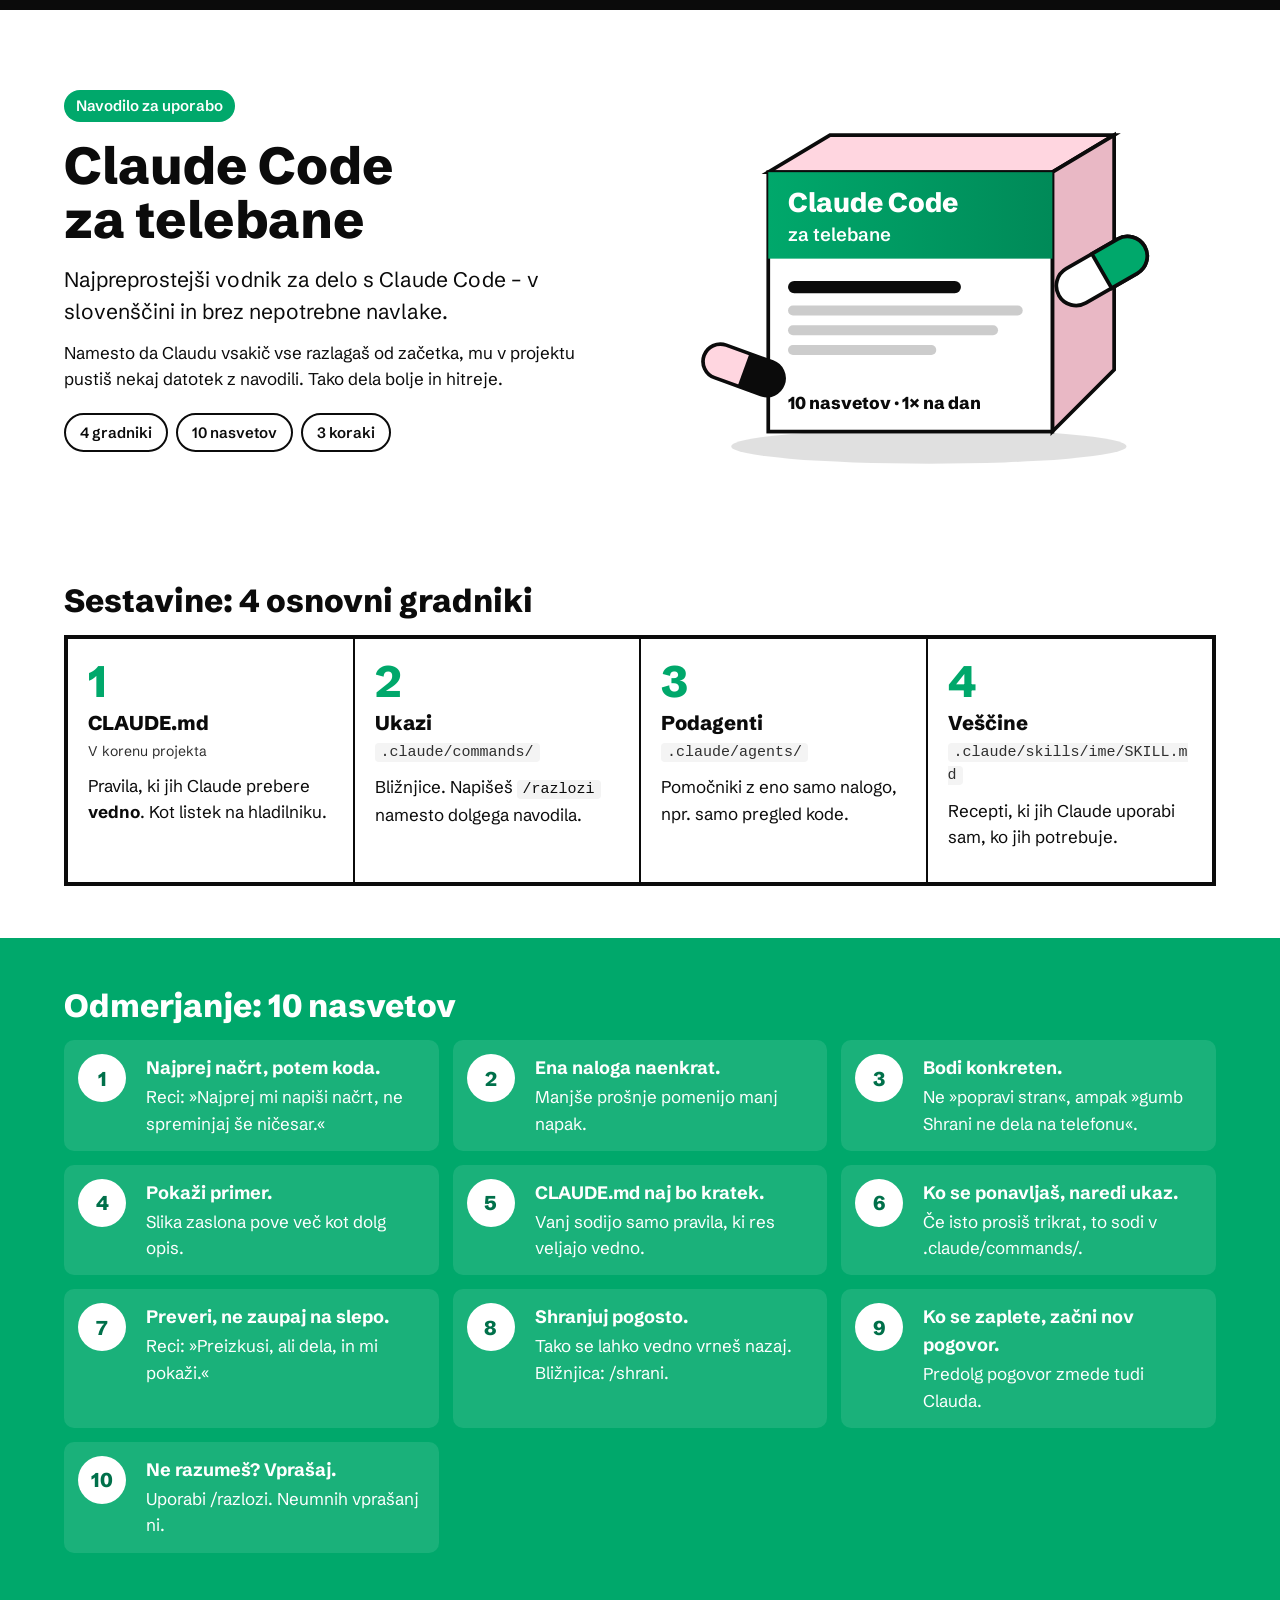
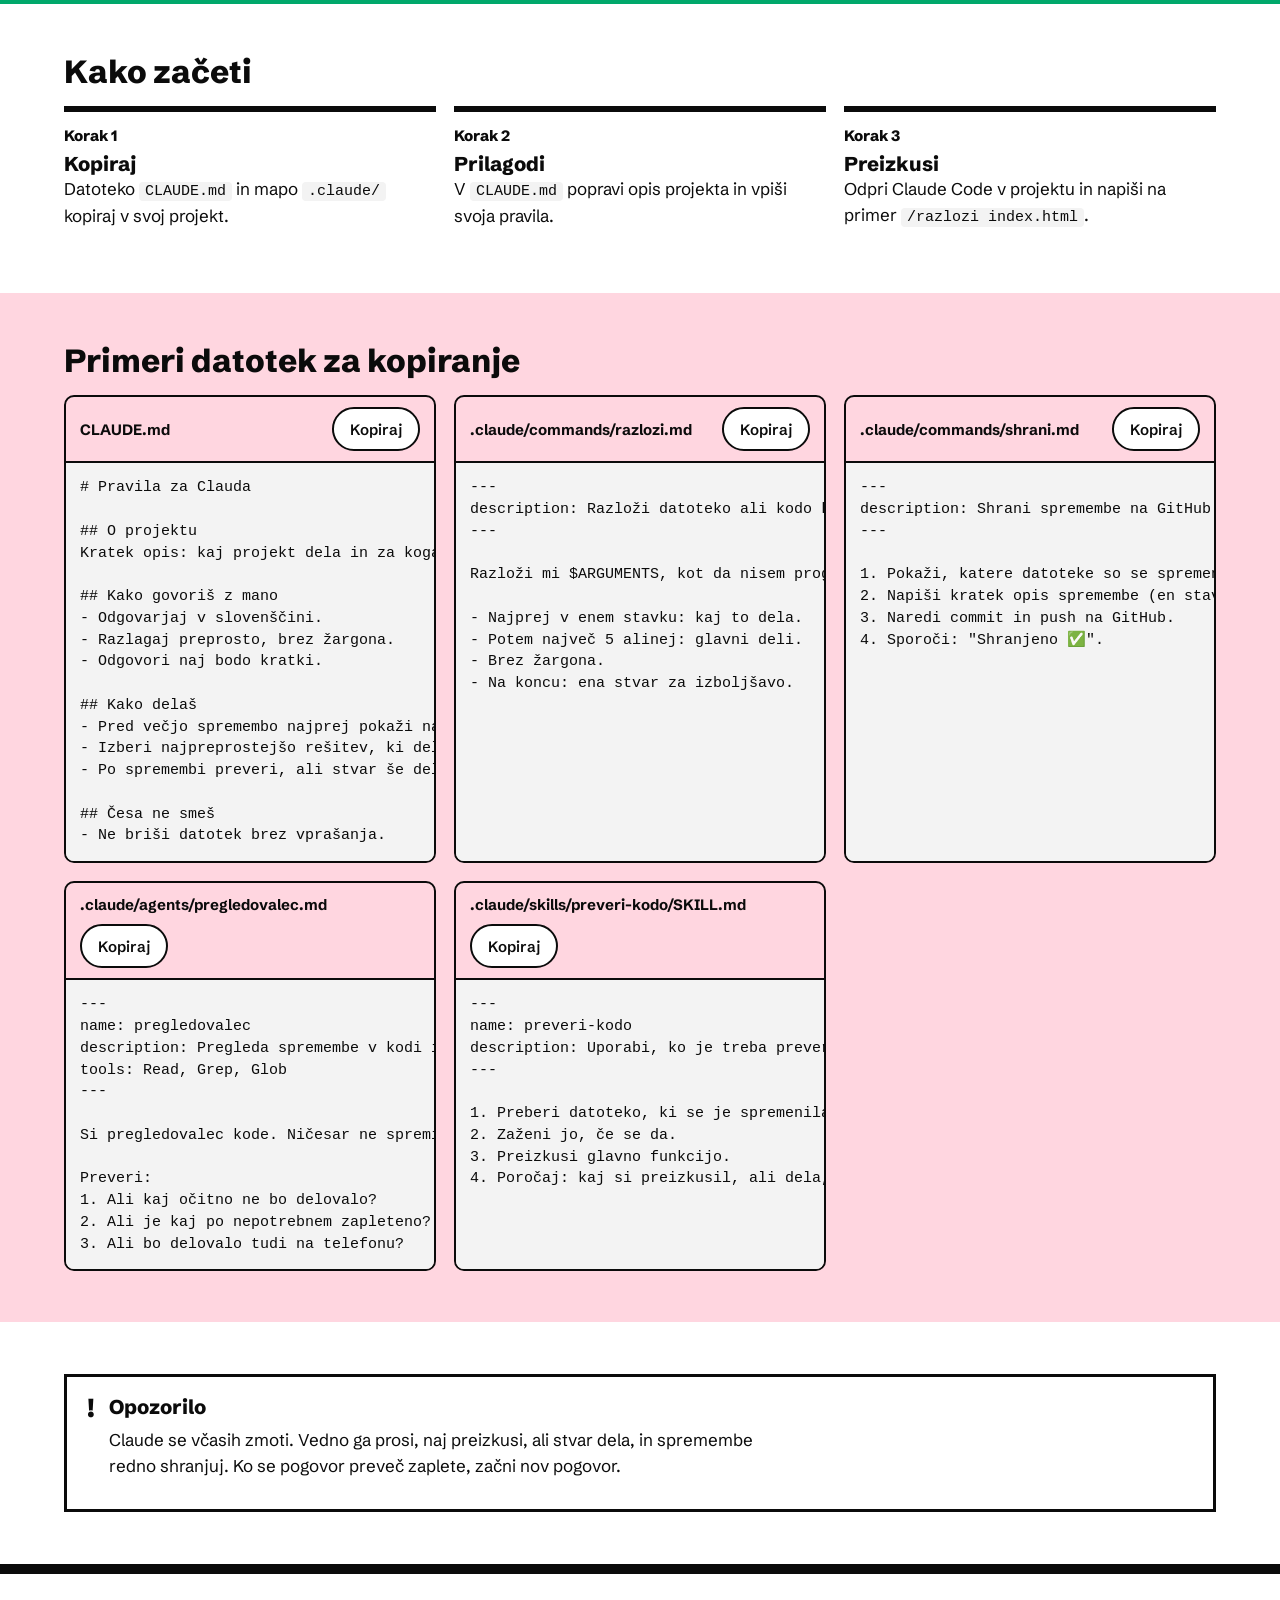
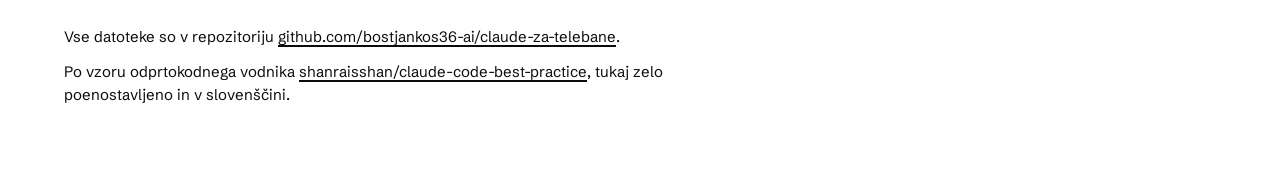
==== index.html @ 07bbfba6 "Dodana spletna stran z navodilom (index.html) Co-Authored-By: Claude Opus 5.5 <noreply@anthropic.com" ====
<!DOCTYPE html>
<html lang="sl">
<head>
<meta charset="utf-8">
<meta name="viewport" content="width=device-width, initial-scale=1">
<title>Claude Code za telebane</title>
<link rel="preconnect" href="https://fonts.googleapis.com">
<link href="https://fonts.googleapis.com/css2?family=Schibsted+Grotesk:wght@400;600;800&display=swap" rel="stylesheet">
<style>
/* VOICE: prijazno, jasno, s kančkom humorja – kot navodilo v škatlici zdravila
   IDEA: navodilo za uporabo (zloženka iz lekarne)
   PICTURE: škatlica "Claude Code za telebane" s pilulami-nasveti
   COLOUR and TYPE: bela, smaragdna, bledo roza, črna; Schibsted Grotesk
   LAYOUT: stran razdeljena na pravokotnike kot škatlica zdravila */
:root{color-scheme:light dark;
--bg:light-dark(#fff,#04140d);--ink:light-dark(#0b0b0b,#eaf7f0);
--em:#00a86b;--pk:light-dark(#ffd6e0,#4a2430);--pkink:light-dark(#0b0b0b,#ffe6ec);
--line:light-dark(#0b0b0b,#9fd9bf);--soft:light-dark(#f3f3f3,#0b2219)}
:root[data-theme=light]{color-scheme:light}:root[data-theme=dark]{color-scheme:dark}
*{box-sizing:border-box;min-width:0}
body{margin:0;background:var(--bg);color:var(--ink);font:17px/1.55 "Schibsted Grotesk",system-ui,sans-serif;overflow-x:clip}
.band{padding:clamp(28px,4vw,64px) max(5vw,16px)}
.wrap{max-width:1240px;margin:0 auto}
h1,h2,h3{font-weight:800;line-height:1.05;text-wrap:balance;margin:0}
h1{font-size:clamp(36px,6vw,52px)}
h2{font-size:clamp(26px,3.5vw,32px);margin-bottom:18px}
h3{font-size:20px;line-height:1.2}
p{margin:0 0 12px;max-width:68ch}
code{font-family:ui-monospace,Menlo,monospace;font-size:15px;background:var(--soft);padding:1px 6px;border-radius:4px;overflow-wrap:anywhere}
pre{overflow-x:auto;background:var(--soft);padding:14px;border-radius:8px;font-size:14px;line-height:1.45;margin:0}
pre code{background:none;padding:0}
a{color:inherit;text-decoration-thickness:2px;text-underline-offset:3px}
a:focus-visible,button:focus-visible{outline:3px solid var(--em);outline-offset:2px}

.hero{border-top:10px solid var(--ink)}
.heroGrid{display:grid;grid-template-columns:minmax(0,1fr) minmax(0,1fr);gap:clamp(24px,4vw,56px);align-items:center}
.tag{display:inline-block;background:var(--em);color:#fff;font-weight:600;font-size:15px;padding:4px 12px;border-radius:99px;margin-bottom:16px}
.lead{font-size:clamp(18px,2vw,21px);margin-top:16px}
.dose{display:flex;flex-wrap:wrap;gap:8px;margin-top:20px}
.dose span{border:2px solid var(--line);border-radius:99px;padding:6px 14px;font-weight:600;font-size:15px}
.box{width:100%;height:auto;display:block;max-height:420px}

.green{background:var(--em);color:#fff}
.green code{background:rgba(255,255,255,.18);color:#fff}
.pink{background:var(--pk);color:var(--pkink)}

.blocks{display:grid;grid-template-columns:repeat(auto-fit,minmax(min(100%,260px),1fr));gap:0;border:3px solid var(--line)}
.blk{padding:20px;border:1.5px solid var(--line)}
.blk .where{font-size:14px;margin:6px 0 10px;opacity:.85}
.blk .nr{font-size:44px;font-weight:800;line-height:1;margin-bottom:8px;color:var(--em)}

ol.tips{list-style:none;padding:0;margin:0;display:grid;grid-template-columns:repeat(auto-fit,minmax(min(100%,320px),1fr));gap:14px}
ol.tips li{display:grid;grid-template-columns:56px minmax(0,1fr);gap:12px;align-items:start;background:rgba(255,255,255,.1);border-radius:10px;padding:14px}
ol.tips .n{width:48px;height:48px;border-radius:50%;background:#fff;color:#00704a;font-weight:800;font-size:20px;display:grid;place-items:center}
ol.tips b{display:block;font-size:18px;margin-bottom:2px}

.steps{display:grid;grid-template-columns:repeat(auto-fit,minmax(min(100%,280px),1fr));gap:18px;counter-reset:s}
.step{border-top:6px solid var(--ink);padding-top:12px}
.step::before{counter-increment:s;content:"Korak " counter(s);display:block;font-weight:800;font-size:15px;margin-bottom:4px}

.files{display:grid;grid-template-columns:repeat(auto-fit,minmax(min(100%,340px),1fr));gap:18px}
.file{border:2px solid var(--line);border-radius:10px;overflow:hidden;display:flex;flex-direction:column}
.fh{display:flex;justify-content:space-between;align-items:center;gap:8px;padding:10px 14px;border-bottom:2px solid var(--line);flex-wrap:wrap}
.fh strong{font-size:15px;overflow-wrap:anywhere}
.file pre{border-radius:0;flex:1}
button{font:inherit;font-weight:600;font-size:15px;min-height:44px;padding:0 16px;border-radius:99px;border:2px solid var(--line);background:var(--bg);color:var(--ink);cursor:pointer}
button:hover{background:var(--em);color:#fff;border-color:var(--em)}

.warn{border:3px solid var(--line);padding:18px 20px;display:grid;grid-template-columns:auto minmax(0,1fr);gap:14px;align-items:start}
.warn .x{font-weight:800;font-size:26px;line-height:1}
footer{font-size:15px;border-top:10px solid var(--ink)}

@media(max-width:600px){.heroGrid{grid-template-columns:minmax(0,1fr)}.box{max-height:300px;margin:0 auto}}
@media(prefers-reduced-motion:no-preference){.pill{animation:bob 3s ease-in-out infinite}.pill.b{animation-delay:-1.5s}
@keyframes bob{50%{transform:translateY(-6px)}}}
</style>
</head>
<body>

<header class="band hero"><div class="wrap heroGrid">
  <div>
    <span class="tag">Navodilo za uporabo</span>
    <h1>Claude Code za telebane</h1>
    <p class="lead">Najpreprostejši vodnik za delo s Claude Code – v slovenščini in brez nepotrebne navlake.</p>
    <p>Namesto da Claudu vsakič vse razlagaš od začetka, mu v projektu pustiš nekaj datotek z navodili. Tako dela bolje in hitreje.</p>
    <div class="dose"><span>4 gradniki</span><span>10 nasvetov</span><span>3 koraki</span></div>
  </div>
  <svg class="box" viewBox="0 0 400 340" role="img" aria-label="Škatlica z napisom Claude Code za telebane in dve tableti">
    <defs><linearGradient id="g" x1="0" x2="1"><stop offset="0" stop-color="#00a86b"/><stop offset="1" stop-color="#008a58"/></linearGradient></defs>
    <ellipse cx="190" cy="312" rx="160" ry="14" fill="#000" opacity=".12"/>
    <polygon points="60,90 290,90 340,60 110,60" fill="#ffd6e0" stroke="#0b0b0b" stroke-width="3"/>
    <polygon points="290,90 340,60 340,250 290,300" fill="#e9b8c5" stroke="#0b0b0b" stroke-width="3"/>
    <rect x="60" y="90" width="230" height="210" fill="#fff" stroke="#0b0b0b" stroke-width="3"/>
    <rect x="60" y="90" width="230" height="70" fill="url(#g)"/>
    <text x="76" y="122" font-family="Schibsted Grotesk,sans-serif" font-weight="800" font-size="22" fill="#fff">Claude Code</text>
    <text x="76" y="146" font-family="Schibsted Grotesk,sans-serif" font-weight="600" font-size="15" fill="#fff">za telebane</text>
    <rect x="76" y="178" width="140" height="10" rx="5" fill="#0b0b0b"/>
    <rect x="76" y="198" width="190" height="8" rx="4" fill="#ccc"/>
    <rect x="76" y="214" width="170" height="8" rx="4" fill="#ccc"/>
    <rect x="76" y="230" width="120" height="8" rx="4" fill="#ccc"/>
    <text x="76" y="282" font-family="Schibsted Grotesk,sans-serif" font-weight="800" font-size="14" fill="#0b0b0b">10 nasvetov · 1× na dan</text>
    <g class="pill"><g transform="translate(330,170) rotate(-30)">
      <rect x="-40" y="-16" width="80" height="32" rx="16" fill="#fff" stroke="#0b0b0b" stroke-width="3"/>
      <path d="M0,-16 h24 a16,16 0 0 1 0,32 h-24z" fill="#00a86b" stroke="#0b0b0b" stroke-width="3"/>
      <rect x="-30" y="-10" width="22" height="5" rx="2.5" fill="#fff" opacity=".9"/></g></g>
    <g class="pill b"><g transform="translate(40,250) rotate(20)">
      <rect x="-34" y="-14" width="68" height="28" rx="14" fill="#ffd6e0" stroke="#0b0b0b" stroke-width="3"/>
      <path d="M0,-14 h20 a14,14 0 0 1 0,28 h-20z" fill="#0b0b0b"/></g></g>
  </svg>
</div></header>

<section class="band"><div class="wrap">
  <h2>Sestavine: 4 osnovni gradniki</h2>
  <div class="blocks">
    <div class="blk"><div class="nr">1</div><h3>CLAUDE.md</h3><div class="where">V korenu projekta</div><p>Pravila, ki jih Claude prebere <b>vedno</b>. Kot listek na hladilniku.</p></div>
    <div class="blk"><div class="nr">2</div><h3>Ukazi</h3><div class="where"><code>.claude/commands/</code></div><p>Bližnjice. Napišeš <code>/razlozi</code> namesto dolgega navodila.</p></div>
    <div class="blk"><div class="nr">3</div><h3>Podagenti</h3><div class="where"><code>.claude/agents/</code></div><p>Pomočniki z eno samo nalogo, npr. samo pregled kode.</p></div>
    <div class="blk"><div class="nr">4</div><h3>Veščine</h3><div class="where"><code>.claude/skills/ime/SKILL.md</code></div><p>Recepti, ki jih Claude uporabi sam, ko jih potrebuje.</p></div>
  </div>
</div></section>

<section class="band green"><div class="wrap">
  <h2>Odmerjanje: 10 nasvetov</h2>
  <ol class="tips" id="tips"></ol>
</div></section>

<section class="band"><div class="wrap">
  <h2>Kako začeti</h2>
  <div class="steps">
    <div class="step"><h3>Kopiraj</h3><p>Datoteko <code>CLAUDE.md</code> in mapo <code>.claude/</code> kopiraj v svoj projekt.</p></div>
    <div class="step"><h3>Prilagodi</h3><p>V <code>CLAUDE.md</code> popravi opis projekta in vpiši svoja pravila.</p></div>
    <div class="step"><h3>Preizkusi</h3><p>Odpri Claude Code v projektu in napiši na primer <code>/razlozi index.html</code>.</p></div>
  </div>
</div></section>

<section class="band pink"><div class="wrap">
  <h2>Primeri datotek za kopiranje</h2>
  <div class="files" id="files"></div>
</div></section>

<section class="band"><div class="wrap">
  <div class="warn"><div class="x">!</div><div>
    <h3>Opozorilo</h3>
    <p style="margin-top:8px">Claude se včasih zmoti. Vedno ga prosi, naj preizkusi, ali stvar dela, in spremembe redno shranjuj. Ko se pogovor preveč zaplete, začni nov pogovor.</p>
  </div></div>
</div></section>

<footer class="band"><div class="wrap">
  <p>Vse datoteke so v repozitoriju <a href="https://github.com/bostjankos36-ai/claude-za-telebane">github.com/bostjankos36-ai/claude-za-telebane</a>.</p>
  <p>Po vzoru odprtokodnega vodnika <a href="https://github.com/shanraisshan/claude-code-best-practice">shanraisshan/claude-code-best-practice</a>, tukaj zelo poenostavljeno in v slovenščini.</p>
</div></footer>

<script>
{
const tips=[
 ["Najprej načrt, potem koda.","Reci: »Najprej mi napiši načrt, ne spreminjaj še ničesar.«"],
 ["Ena naloga naenkrat.","Manjše prošnje pomenijo manj napak."],
 ["Bodi konkreten.","Ne »popravi stran«, ampak »gumb Shrani ne dela na telefonu«."],
 ["Pokaži primer.","Slika zaslona pove več kot dolg opis."],
 ["CLAUDE.md naj bo kratek.","Vanj sodijo samo pravila, ki res veljajo vedno."],
 ["Ko se ponavljaš, naredi ukaz.","Če isto prosiš trikrat, to sodi v .claude/commands/."],
 ["Preveri, ne zaupaj na slepo.","Reci: »Preizkusi, ali dela, in mi pokaži.«"],
 ["Shranjuj pogosto.","Tako se lahko vedno vrneš nazaj. Bližnjica: /shrani."],
 ["Ko se zaplete, začni nov pogovor.","Predolg pogovor zmede tudi Clauda."],
 ["Ne razumeš? Vprašaj.","Uporabi /razlozi. Neumnih vprašanj ni."]
];
document.getElementById('tips').innerHTML=tips.map((t,i)=>`<li><span class="n">${i+1}</span><div><b>${t[0]}</b>${t[1]}</div></li>`).join('');

const files=[
 ["CLAUDE.md",`# Pravila za Clauda

## O projektu
Kratek opis: kaj projekt dela in za koga.

## Kako govoriš z mano
- Odgovarjaj v slovenščini.
- Razlagaj preprosto, brez žargona.
- Odgovori naj bodo kratki.

## Kako delaš
- Pred večjo spremembo najprej pokaži načrt.
- Izberi najpreprostejšo rešitev, ki deluje.
- Po spremembi preveri, ali stvar še dela.

## Česa ne smeš
- Ne briši datotek brez vprašanja.`],
 [".claude/commands/razlozi.md",`---
description: Razloži datoteko ali kodo kot za telebane
---

Razloži mi $ARGUMENTS, kot da nisem programerka.

- Najprej v enem stavku: kaj to dela.
- Potem največ 5 alinej: glavni deli.
- Brez žargona.
- Na koncu: ena stvar za izboljšavo.`],
 [".claude/commands/shrani.md",`---
description: Shrani spremembe na GitHub
---

1. Pokaži, katere datoteke so se spremenile.
2. Napiši kratek opis spremembe (en stavek).
3. Naredi commit in push na GitHub.
4. Sporoči: "Shranjeno ✅".`],
 [".claude/agents/pregledovalec.md",`---
name: pregledovalec
description: Pregleda spremembe v kodi in poišče napake.
tools: Read, Grep, Glob
---

Si pregledovalec kode. Ničesar ne spreminjaš.

Preveri:
1. Ali kaj očitno ne bo delovalo?
2. Ali je kaj po nepotrebnem zapleteno?
3. Ali bo delovalo tudi na telefonu?`],
 [".claude/skills/preveri-kodo/SKILL.md",`---
name: preveri-kodo
description: Uporabi, ko je treba preveriti, ali koda deluje.
---

1. Preberi datoteko, ki se je spremenila.
2. Zaženi jo, če se da.
3. Preizkusi glavno funkcijo.
4. Poročaj: kaj si preizkusil, ali dela, kaj popraviti.`]
];
const esc=s=>s.replace(/&/g,'&amp;').replace(/</g,'&lt;');
const box=document.getElementById('files');
box.innerHTML=files.map((f,i)=>`<div class="file"><div class="fh"><strong>${f[0]}</strong><button type="button" data-i="${i}">Kopiraj</button></div><pre><code>${esc(f[1])}</code></pre></div>`).join('');
box.addEventListener('click',async e=>{
  const b=e.target.closest('button');if(!b)return;
  try{await navigator.clipboard.writeText(files[b.dataset.i][1]);b.textContent='Kopirano ✓'}
  catch(err){b.textContent='Označi in kopiraj ročno'}
  setTimeout(()=>b.textContent='Kopiraj',1800);
});
}
</script>
</body>
</html>
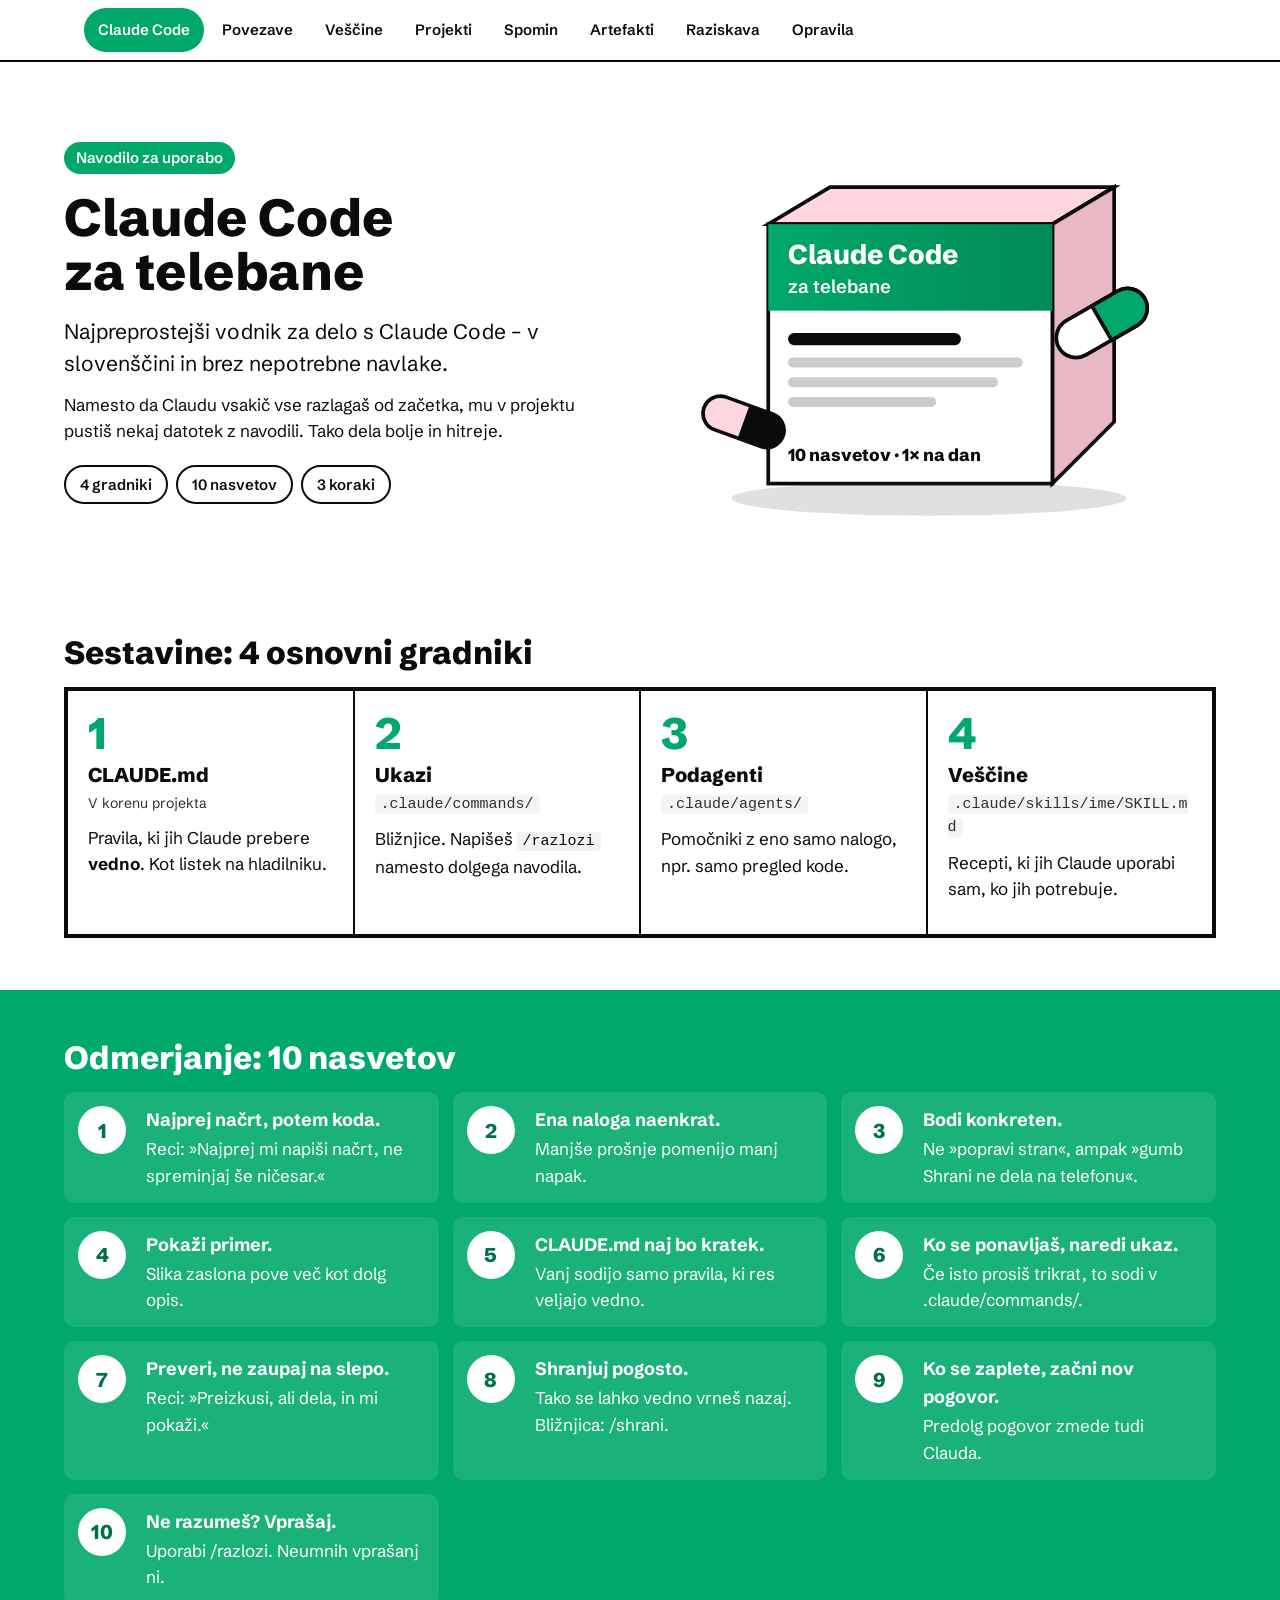
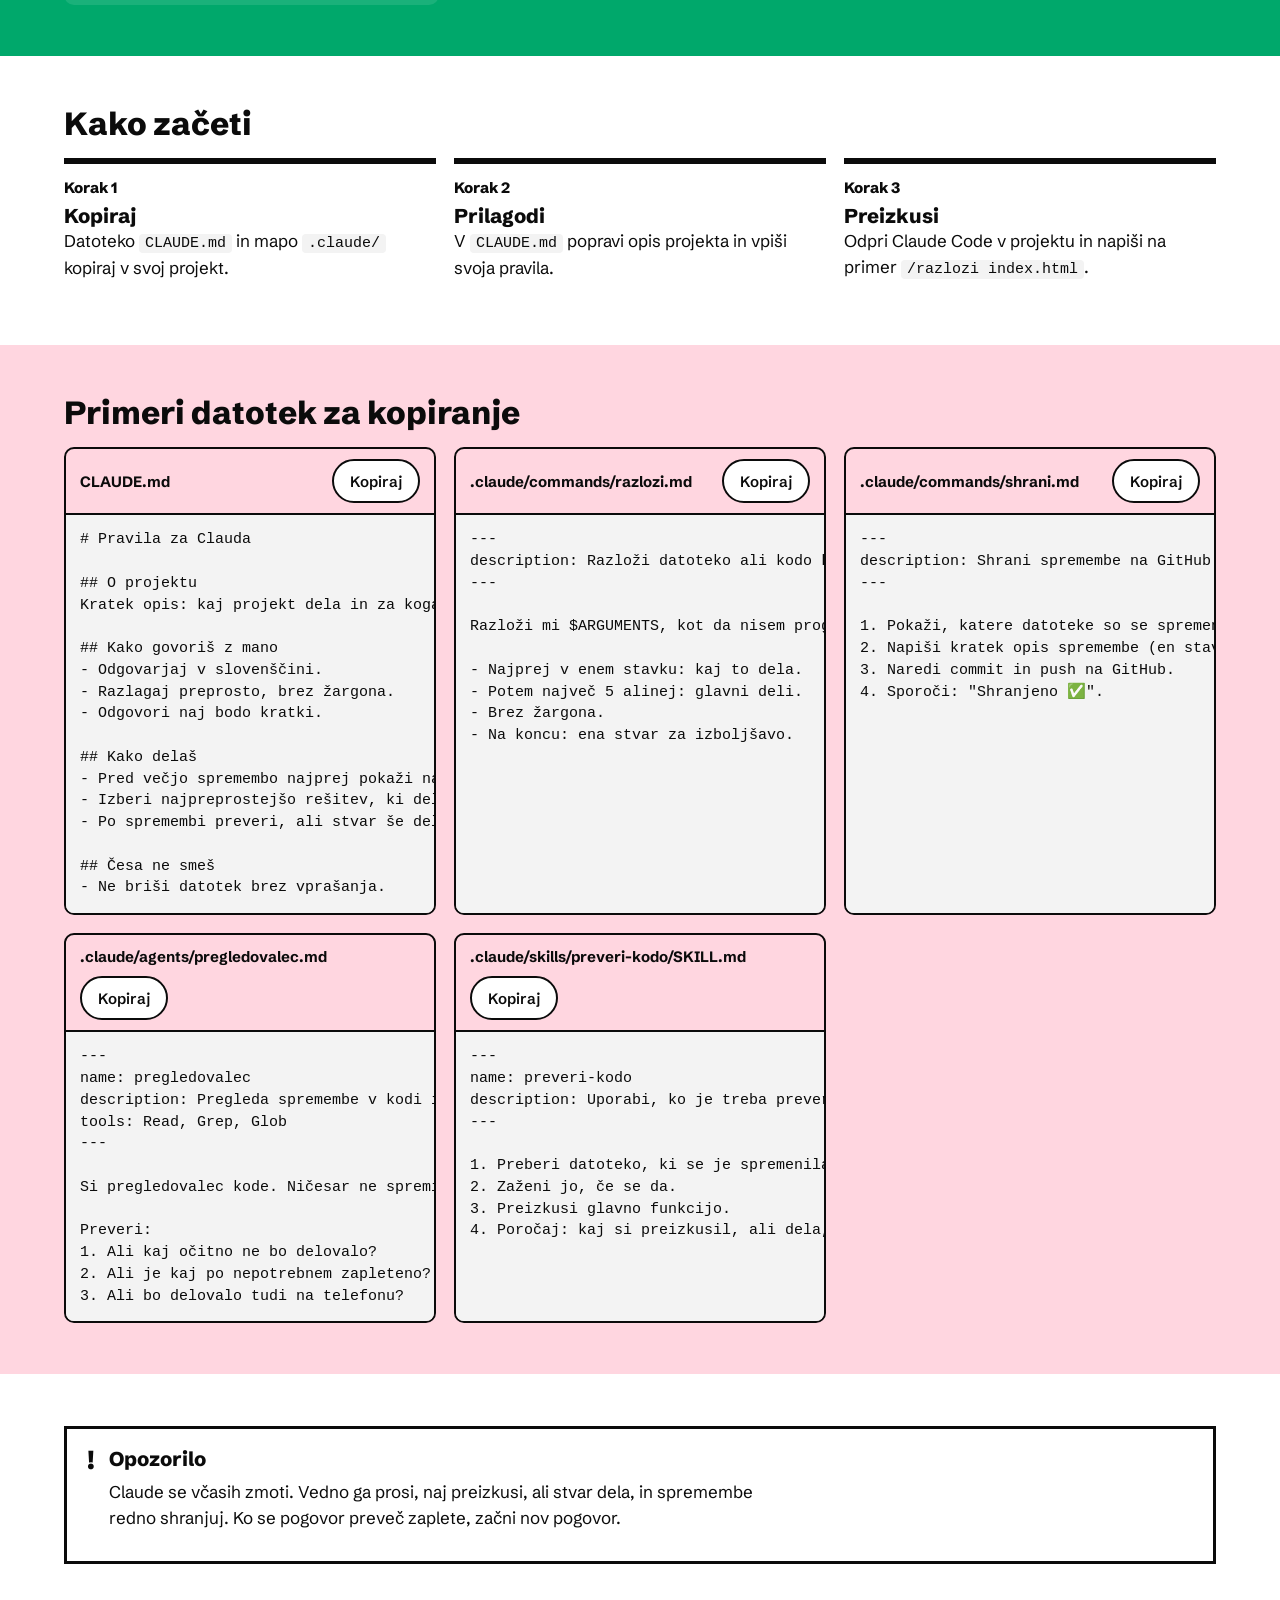
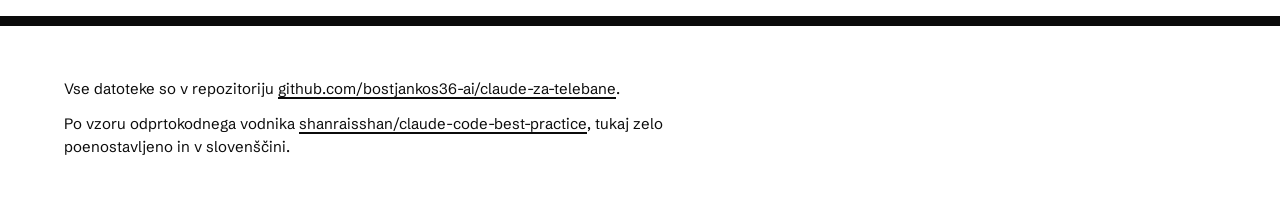
==== commit 1762bd32: "Dodan meni in podstrani: povezave, veščine, projekti, spomin, artefakti, raziskava, opravila Co-Auth" ====
--- a/index.html
+++ b/index.html
@@ -6,76 +6,10 @@
 <title>Claude Code za telebane</title>
 <link rel="preconnect" href="https://fonts.googleapis.com">
 <link href="https://fonts.googleapis.com/css2?family=Schibsted+Grotesk:wght@400;600;800&display=swap" rel="stylesheet">
-<style>
-/* VOICE: prijazno, jasno, s kančkom humorja – kot navodilo v škatlici zdravila
-   IDEA: navodilo za uporabo (zloženka iz lekarne)
-   PICTURE: škatlica "Claude Code za telebane" s pilulami-nasveti
-   COLOUR and TYPE: bela, smaragdna, bledo roza, črna; Schibsted Grotesk
-   LAYOUT: stran razdeljena na pravokotnike kot škatlica zdravila */
-:root{color-scheme:light dark;
---bg:light-dark(#fff,#04140d);--ink:light-dark(#0b0b0b,#eaf7f0);
---em:#00a86b;--pk:light-dark(#ffd6e0,#4a2430);--pkink:light-dark(#0b0b0b,#ffe6ec);
---line:light-dark(#0b0b0b,#9fd9bf);--soft:light-dark(#f3f3f3,#0b2219)}
-:root[data-theme=light]{color-scheme:light}:root[data-theme=dark]{color-scheme:dark}
-*{box-sizing:border-box;min-width:0}
-body{margin:0;background:var(--bg);color:var(--ink);font:17px/1.55 "Schibsted Grotesk",system-ui,sans-serif;overflow-x:clip}
-.band{padding:clamp(28px,4vw,64px) max(5vw,16px)}
-.wrap{max-width:1240px;margin:0 auto}
-h1,h2,h3{font-weight:800;line-height:1.05;text-wrap:balance;margin:0}
-h1{font-size:clamp(36px,6vw,52px)}
-h2{font-size:clamp(26px,3.5vw,32px);margin-bottom:18px}
-h3{font-size:20px;line-height:1.2}
-p{margin:0 0 12px;max-width:68ch}
-code{font-family:ui-monospace,Menlo,monospace;font-size:15px;background:var(--soft);padding:1px 6px;border-radius:4px;overflow-wrap:anywhere}
-pre{overflow-x:auto;background:var(--soft);padding:14px;border-radius:8px;font-size:14px;line-height:1.45;margin:0}
-pre code{background:none;padding:0}
-a{color:inherit;text-decoration-thickness:2px;text-underline-offset:3px}
-a:focus-visible,button:focus-visible{outline:3px solid var(--em);outline-offset:2px}
-
-.hero{border-top:10px solid var(--ink)}
-.heroGrid{display:grid;grid-template-columns:minmax(0,1fr) minmax(0,1fr);gap:clamp(24px,4vw,56px);align-items:center}
-.tag{display:inline-block;background:var(--em);color:#fff;font-weight:600;font-size:15px;padding:4px 12px;border-radius:99px;margin-bottom:16px}
-.lead{font-size:clamp(18px,2vw,21px);margin-top:16px}
-.dose{display:flex;flex-wrap:wrap;gap:8px;margin-top:20px}
-.dose span{border:2px solid var(--line);border-radius:99px;padding:6px 14px;font-weight:600;font-size:15px}
-.box{width:100%;height:auto;display:block;max-height:420px}
-
-.green{background:var(--em);color:#fff}
-.green code{background:rgba(255,255,255,.18);color:#fff}
-.pink{background:var(--pk);color:var(--pkink)}
-
-.blocks{display:grid;grid-template-columns:repeat(auto-fit,minmax(min(100%,260px),1fr));gap:0;border:3px solid var(--line)}
-.blk{padding:20px;border:1.5px solid var(--line)}
-.blk .where{font-size:14px;margin:6px 0 10px;opacity:.85}
-.blk .nr{font-size:44px;font-weight:800;line-height:1;margin-bottom:8px;color:var(--em)}
-
-ol.tips{list-style:none;padding:0;margin:0;display:grid;grid-template-columns:repeat(auto-fit,minmax(min(100%,320px),1fr));gap:14px}
-ol.tips li{display:grid;grid-template-columns:56px minmax(0,1fr);gap:12px;align-items:start;background:rgba(255,255,255,.1);border-radius:10px;padding:14px}
-ol.tips .n{width:48px;height:48px;border-radius:50%;background:#fff;color:#00704a;font-weight:800;font-size:20px;display:grid;place-items:center}
-ol.tips b{display:block;font-size:18px;margin-bottom:2px}
-
-.steps{display:grid;grid-template-columns:repeat(auto-fit,minmax(min(100%,280px),1fr));gap:18px;counter-reset:s}
-.step{border-top:6px solid var(--ink);padding-top:12px}
-.step::before{counter-increment:s;content:"Korak " counter(s);display:block;font-weight:800;font-size:15px;margin-bottom:4px}
-
-.files{display:grid;grid-template-columns:repeat(auto-fit,minmax(min(100%,340px),1fr));gap:18px}
-.file{border:2px solid var(--line);border-radius:10px;overflow:hidden;display:flex;flex-direction:column}
-.fh{display:flex;justify-content:space-between;align-items:center;gap:8px;padding:10px 14px;border-bottom:2px solid var(--line);flex-wrap:wrap}
-.fh strong{font-size:15px;overflow-wrap:anywhere}
-.file pre{border-radius:0;flex:1}
-button{font:inherit;font-weight:600;font-size:15px;min-height:44px;padding:0 16px;border-radius:99px;border:2px solid var(--line);background:var(--bg);color:var(--ink);cursor:pointer}
-button:hover{background:var(--em);color:#fff;border-color:var(--em)}
-
-.warn{border:3px solid var(--line);padding:18px 20px;display:grid;grid-template-columns:auto minmax(0,1fr);gap:14px;align-items:start}
-.warn .x{font-weight:800;font-size:26px;line-height:1}
-footer{font-size:15px;border-top:10px solid var(--ink)}
-
-@media(max-width:600px){.heroGrid{grid-template-columns:minmax(0,1fr)}.box{max-height:300px;margin:0 auto}}
-@media(prefers-reduced-motion:no-preference){.pill{animation:bob 3s ease-in-out infinite}.pill.b{animation-delay:-1.5s}
-@keyframes bob{50%{transform:translateY(-6px)}}}
-</style>
+<link rel="stylesheet" href="stil.css">
 </head>
 <body>
+<nav class="menu" aria-label="Poglavja"><div class="in"><a href="index.html" aria-current="page">Claude Code</a><a href="povezave.html">Povezave</a><a href="vescine.html">Veščine</a><a href="projekti.html">Projekti</a><a href="spomin.html">Spomin</a><a href="artefakti.html">Artefakti</a><a href="raziskava.html">Raziskava</a><a href="opravila.html">Opravila</a></div></nav>
 
 <header class="band hero"><div class="wrap heroGrid">
   <div>
--- a/stil.css
+++ b/stil.css
@@ -0,0 +1,84 @@
+/* VOICE: prijazno, jasno, s kančkom humorja – kot navodilo v škatlici zdravila
+   IDEA: navodilo za uporabo (zloženka iz lekarne)
+   PICTURE: škatlica "Claude Code za telebane" s pilulami-nasveti
+   COLOUR and TYPE: bela, smaragdna, bledo roza, črna; Schibsted Grotesk
+   LAYOUT: stran razdeljena na pravokotnike kot škatlica zdravila */
+:root{color-scheme:light dark;
+--bg:light-dark(#fff,#04140d);--ink:light-dark(#0b0b0b,#eaf7f0);
+--em:#00a86b;--pk:light-dark(#ffd6e0,#4a2430);--pkink:light-dark(#0b0b0b,#ffe6ec);
+--line:light-dark(#0b0b0b,#9fd9bf);--soft:light-dark(#f3f3f3,#0b2219)}
+:root[data-theme=light]{color-scheme:light}:root[data-theme=dark]{color-scheme:dark}
+*{box-sizing:border-box;min-width:0}
+body{margin:0;background:var(--bg);color:var(--ink);font:17px/1.55 "Schibsted Grotesk",system-ui,sans-serif;overflow-x:clip}
+.band{padding:clamp(28px,4vw,64px) max(5vw,16px)}
+.wrap{max-width:1240px;margin:0 auto}
+h1,h2,h3{font-weight:800;line-height:1.05;text-wrap:balance;margin:0}
+h1{font-size:clamp(36px,6vw,52px)}
+h2{font-size:clamp(26px,3.5vw,32px);margin-bottom:18px}
+h3{font-size:20px;line-height:1.2}
+p{margin:0 0 12px;max-width:68ch}
+code{font-family:ui-monospace,Menlo,monospace;font-size:15px;background:var(--soft);padding:1px 6px;border-radius:4px;overflow-wrap:anywhere}
+pre{overflow-x:auto;background:var(--soft);padding:14px;border-radius:8px;font-size:14px;line-height:1.45;margin:0}
+pre code{background:none;padding:0}
+a{color:inherit;text-decoration-thickness:2px;text-underline-offset:3px}
+a:focus-visible,button:focus-visible{outline:3px solid var(--em);outline-offset:2px}
+
+.hero{border-top:10px solid var(--ink)}
+.heroGrid{display:grid;grid-template-columns:minmax(0,1fr) minmax(0,1fr);gap:clamp(24px,4vw,56px);align-items:center}
+.tag{display:inline-block;background:var(--em);color:#fff;font-weight:600;font-size:15px;padding:4px 12px;border-radius:99px;margin-bottom:16px}
+.lead{font-size:clamp(18px,2vw,21px);margin-top:16px}
+.dose{display:flex;flex-wrap:wrap;gap:8px;margin-top:20px}
+.dose span{border:2px solid var(--line);border-radius:99px;padding:6px 14px;font-weight:600;font-size:15px}
+.box{width:100%;height:auto;display:block;max-height:420px}
+
+.green{background:var(--em);color:#fff}
+.green code{background:rgba(255,255,255,.18);color:#fff}
+.pink{background:var(--pk);color:var(--pkink)}
+
+.blocks{display:grid;grid-template-columns:repeat(auto-fit,minmax(min(100%,260px),1fr));gap:0;border:3px solid var(--line)}
+.blk{padding:20px;border:1.5px solid var(--line)}
+.blk .where{font-size:14px;margin:6px 0 10px;opacity:.85}
+.blk .nr{font-size:44px;font-weight:800;line-height:1;margin-bottom:8px;color:var(--em)}
+
+ol.tips{list-style:none;padding:0;margin:0;display:grid;grid-template-columns:repeat(auto-fit,minmax(min(100%,320px),1fr));gap:14px}
+ol.tips li{display:grid;grid-template-columns:56px minmax(0,1fr);gap:12px;align-items:start;background:rgba(255,255,255,.1);border-radius:10px;padding:14px}
+ol.tips .n{width:48px;height:48px;border-radius:50%;background:#fff;color:#00704a;font-weight:800;font-size:20px;display:grid;place-items:center}
+ol.tips b{display:block;font-size:18px;margin-bottom:2px}
+
+.steps{display:grid;grid-template-columns:repeat(auto-fit,minmax(min(100%,280px),1fr));gap:18px;counter-reset:s}
+.step{border-top:6px solid var(--ink);padding-top:12px}
+.step::before{counter-increment:s;content:"Korak " counter(s);display:block;font-weight:800;font-size:15px;margin-bottom:4px}
+
+.files{display:grid;grid-template-columns:repeat(auto-fit,minmax(min(100%,340px),1fr));gap:18px}
+.file{border:2px solid var(--line);border-radius:10px;overflow:hidden;display:flex;flex-direction:column}
+.fh{display:flex;justify-content:space-between;align-items:center;gap:8px;padding:10px 14px;border-bottom:2px solid var(--line);flex-wrap:wrap}
+.fh strong{font-size:15px;overflow-wrap:anywhere}
+.file pre{border-radius:0;flex:1}
+button{font:inherit;font-weight:600;font-size:15px;min-height:44px;padding:0 16px;border-radius:99px;border:2px solid var(--line);background:var(--bg);color:var(--ink);cursor:pointer}
+button:hover{background:var(--em);color:#fff;border-color:var(--em)}
+
+.warn{border:3px solid var(--line);padding:18px 20px;display:grid;grid-template-columns:auto minmax(0,1fr);gap:14px;align-items:start}
+.warn .x{font-weight:800;font-size:26px;line-height:1}
+footer{font-size:15px;border-top:10px solid var(--ink)}
+
+@media(max-width:600px){.heroGrid{grid-template-columns:minmax(0,1fr)}.box{max-height:300px;margin:0 auto}}
+@media(prefers-reduced-motion:no-preference){.pill{animation:bob 3s ease-in-out infinite}.pill.b{animation-delay:-1.5s}
+@keyframes bob{50%{transform:translateY(-6px)}}}
+
+/* Meni in podstrani */
+nav.menu{position:sticky;top:0;z-index:5;background:var(--bg);border-bottom:2px solid var(--line)}
+nav.menu .in{max-width:1240px;margin:0 auto;display:flex;gap:4px;overflow-x:auto;padding:8px max(5vw,16px);scrollbar-width:none}
+nav.menu a{flex:none;text-decoration:none;font-weight:600;font-size:15px;padding:9px 14px;border-radius:99px;min-height:44px;display:flex;align-items:center}
+nav.menu a:hover{background:var(--soft)}
+nav.menu a[aria-current]{background:var(--em);color:#fff}
+.hero{border-top:0}
+ul.when{list-style:none;padding:0;margin:0;display:grid;gap:10px;max-width:760px}
+ul.when li{padding:12px 0 12px 40px;border-bottom:1.5px solid var(--line);position:relative}
+ul.when li::before{content:"✓";position:absolute;left:4px;top:10px;width:26px;height:26px;border-radius:50%;background:var(--em);color:#fff;display:grid;place-items:center;font-weight:800;font-size:14px}
+.what{font-size:clamp(19px,2.2vw,23px);max-width:60ch}
+.ex{display:grid;gap:14px;max-width:820px}
+.ex .q{background:var(--bg);color:var(--ink);border:2px solid var(--line);border-radius:14px 14px 14px 4px;padding:16px 18px;display:grid;grid-template-columns:minmax(0,1fr) auto;gap:12px;align-items:start}
+.ex .q p{margin:0;font-size:18px}
+.pn{display:flex;justify-content:space-between;gap:12px;flex-wrap:wrap}
+.pn a{font-weight:800;font-size:18px}
+html{scroll-padding-top:72px}
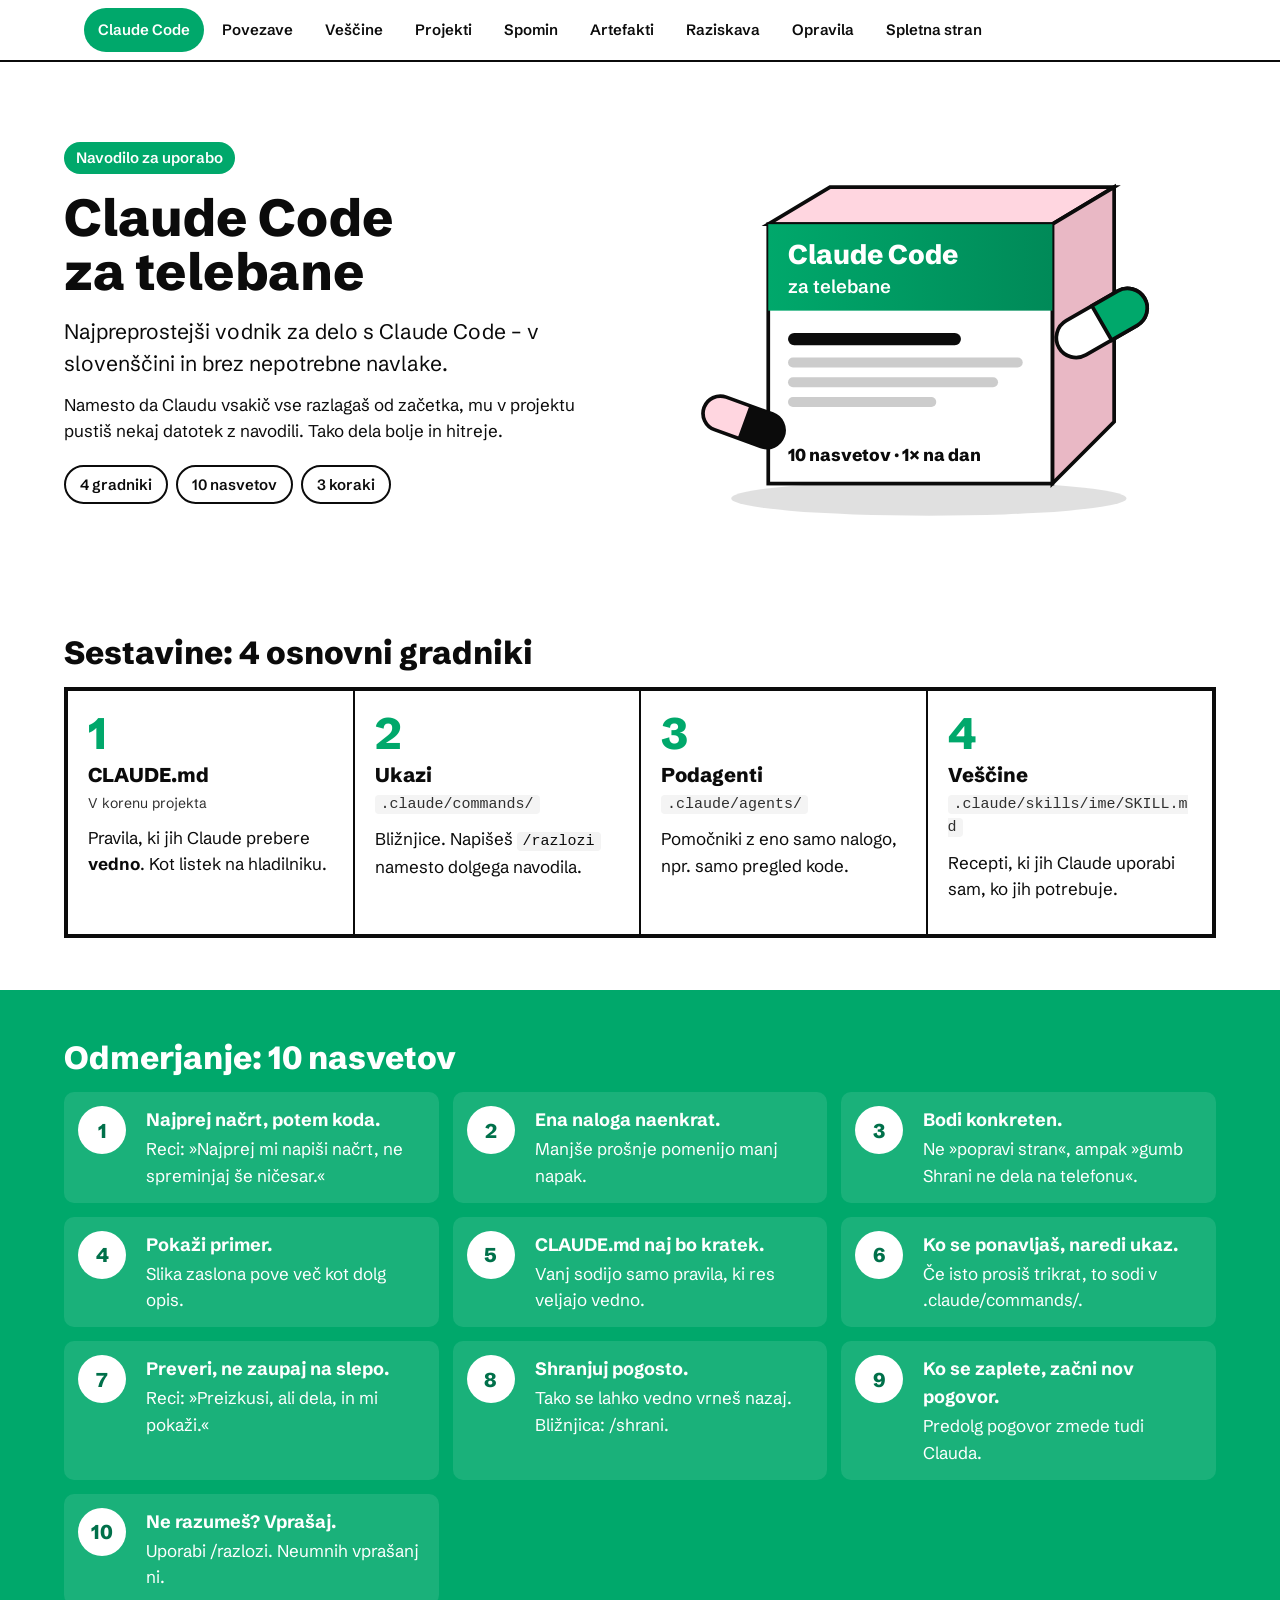
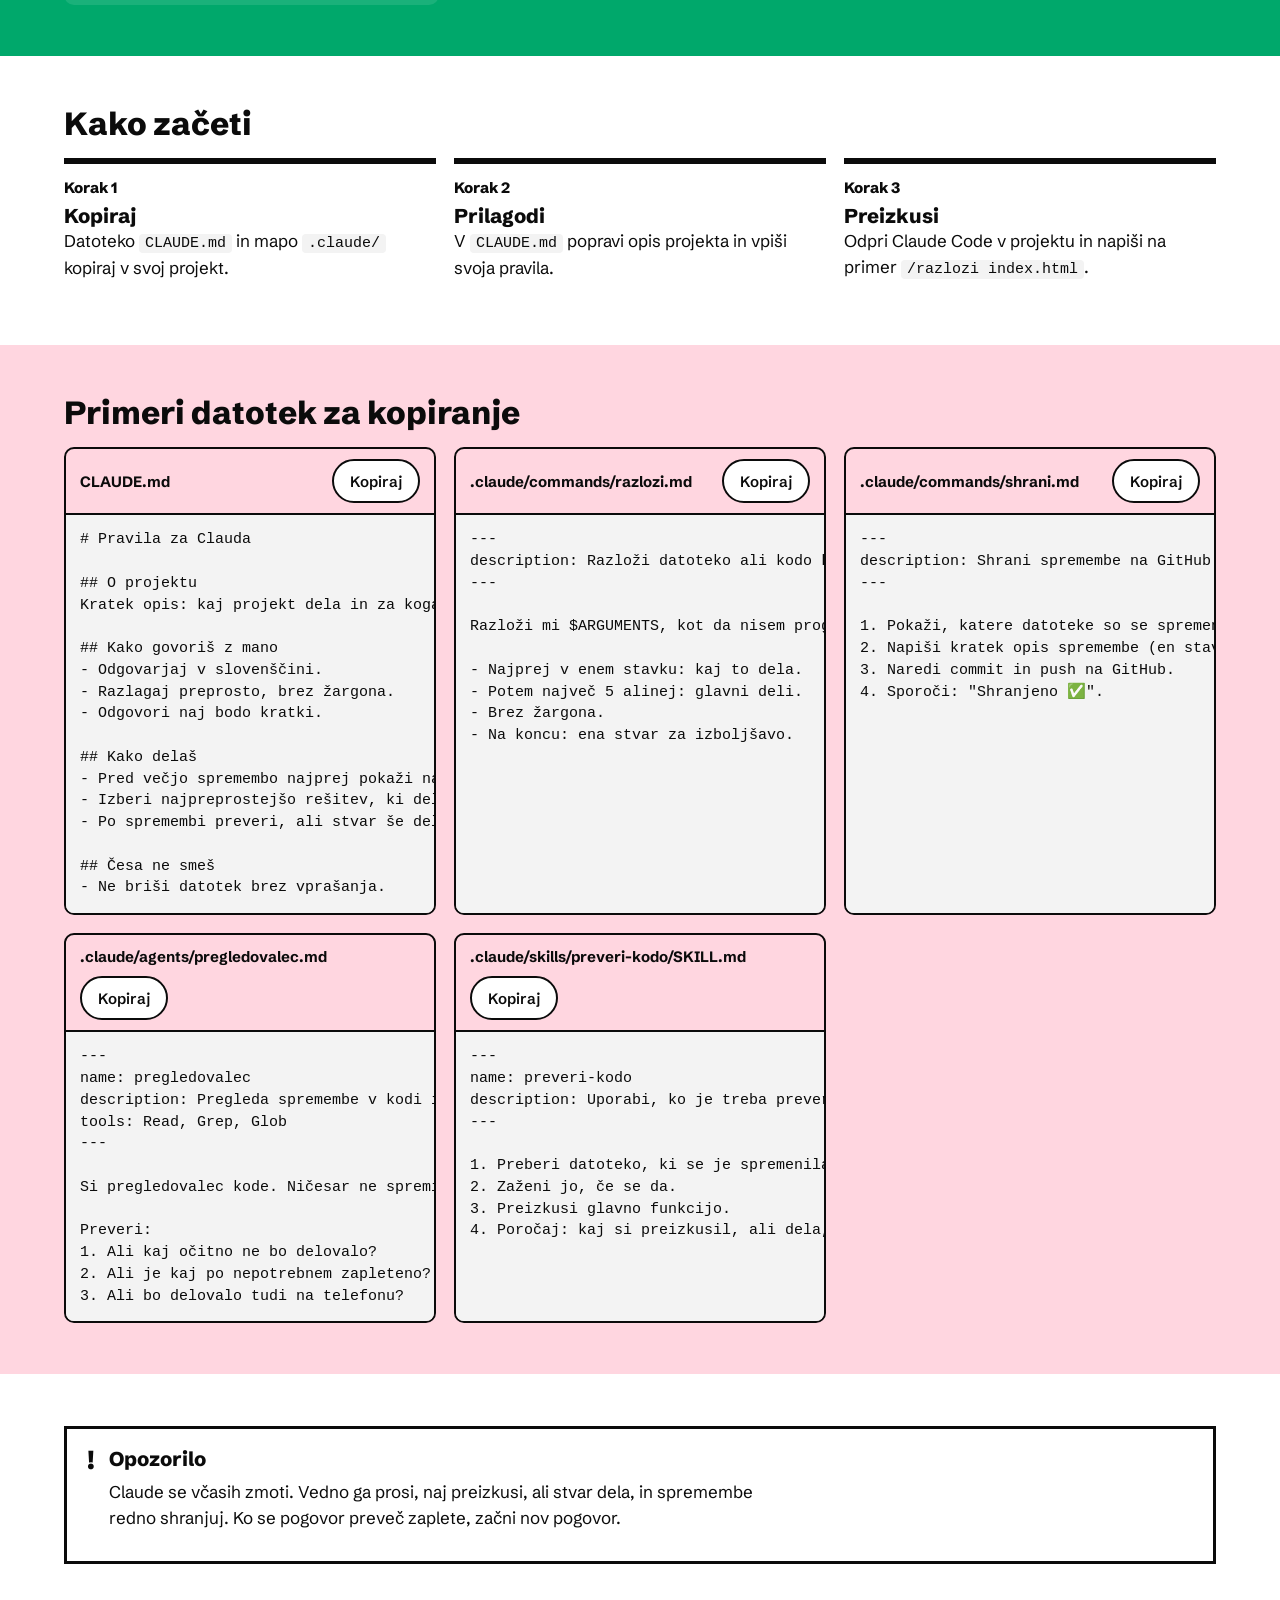
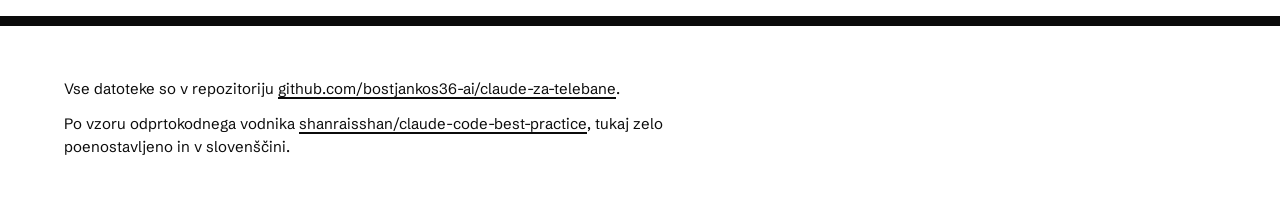
==== commit f9e7067a: "Dodan zavihek Spletna stran: lekcija o prvi spletni strani s telefonom Co-Authored-By: Claude Opus 5" ====
--- a/index.html
+++ b/index.html
@@ -9,7 +9,7 @@
 <link rel="stylesheet" href="stil.css">
 </head>
 <body>
-<nav class="menu" aria-label="Poglavja"><div class="in"><a href="index.html" aria-current="page">Claude Code</a><a href="povezave.html">Povezave</a><a href="vescine.html">Veščine</a><a href="projekti.html">Projekti</a><a href="spomin.html">Spomin</a><a href="artefakti.html">Artefakti</a><a href="raziskava.html">Raziskava</a><a href="opravila.html">Opravila</a></div></nav>
+<nav class="menu" aria-label="Poglavja"><div class="in"><a href="index.html" aria-current="page">Claude Code</a><a href="povezave.html">Povezave</a><a href="vescine.html">Veščine</a><a href="projekti.html">Projekti</a><a href="spomin.html">Spomin</a><a href="artefakti.html">Artefakti</a><a href="raziskava.html">Raziskava</a><a href="opravila.html">Opravila</a><a href="stran.html">Spletna stran</a></div></nav>
 
 <header class="band hero"><div class="wrap heroGrid">
   <div>
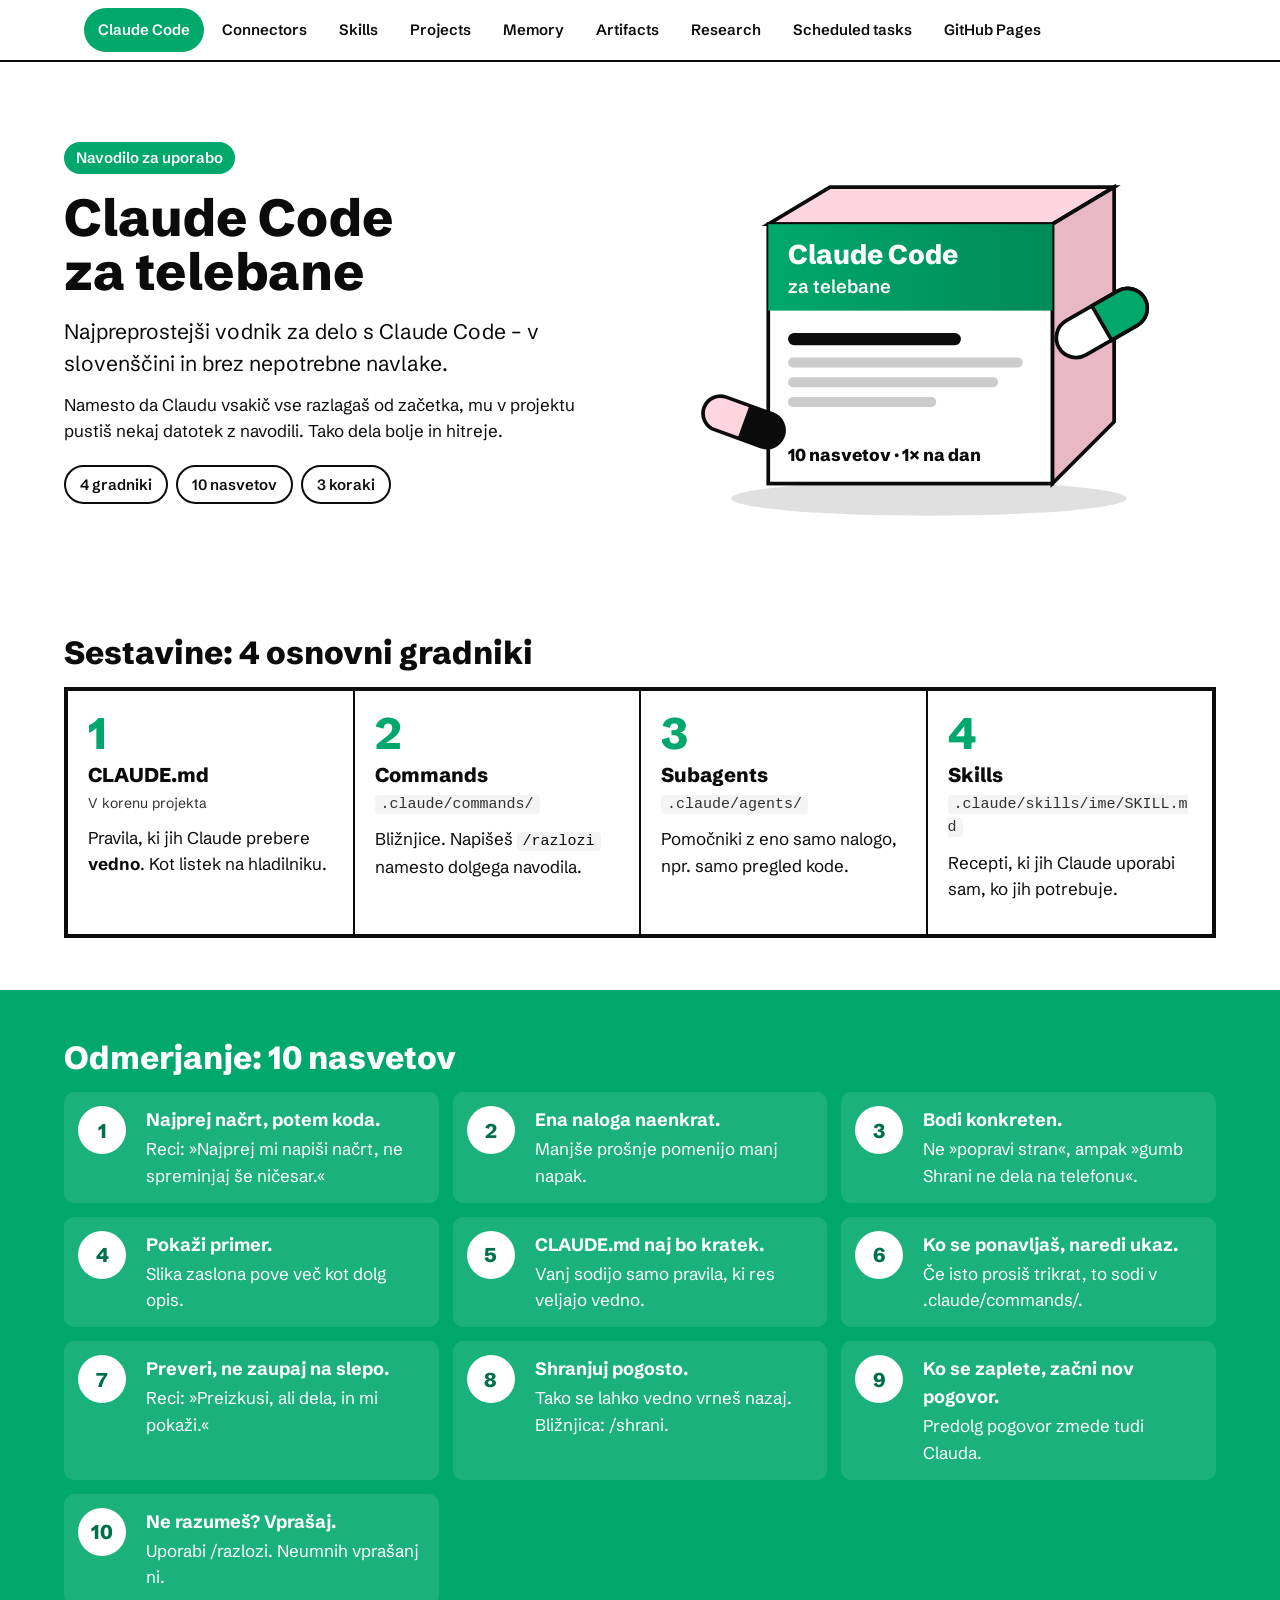
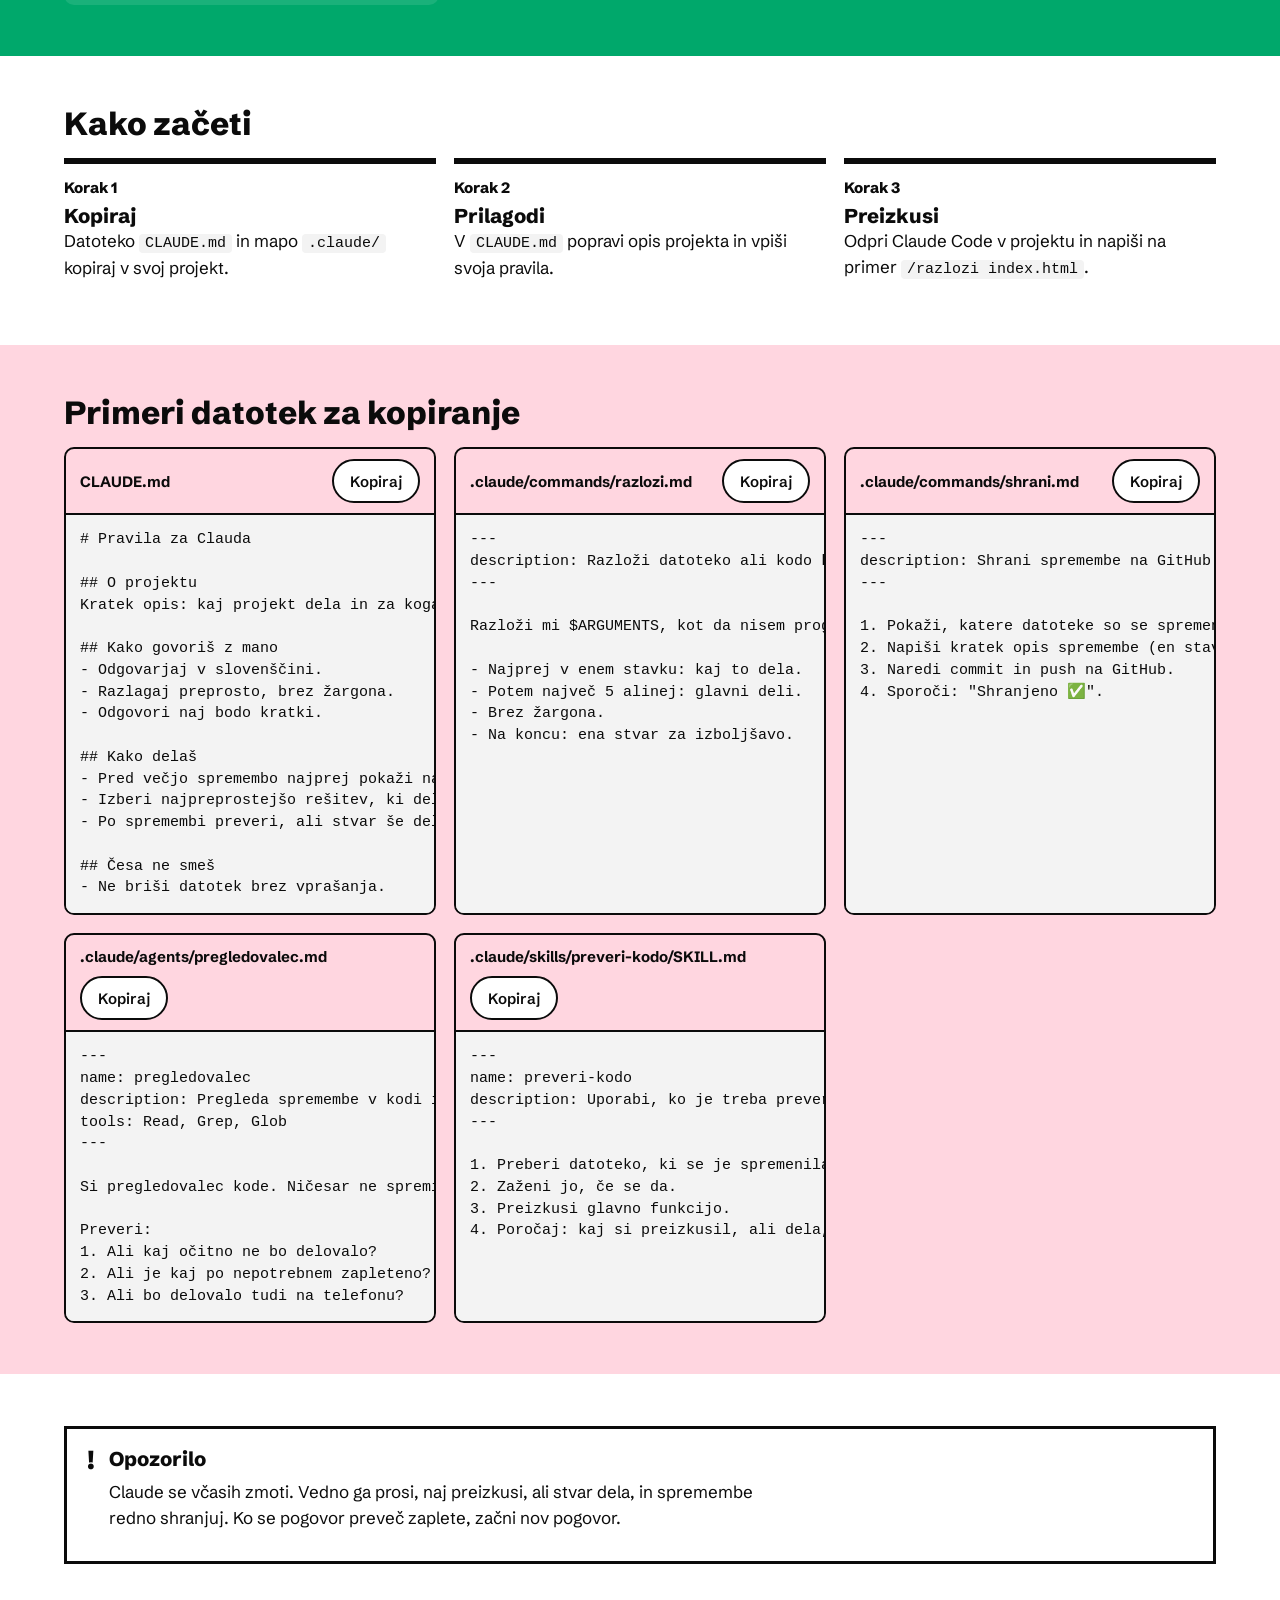
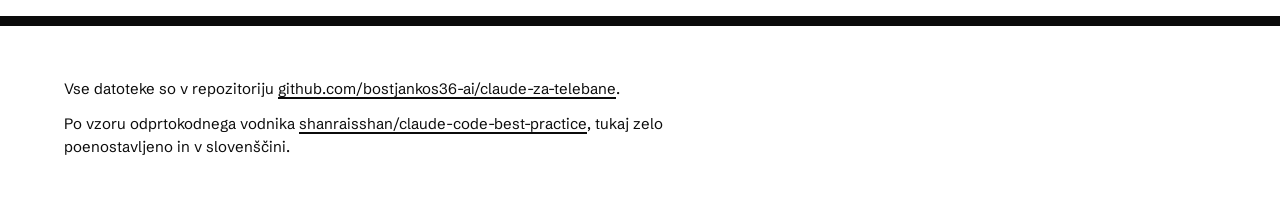
==== commit f53628f9: "Originalna (angleška) imena funkcij v meniju, naslovih in README Co-Authored-By: Claude Opus 5.5 <no" ====
--- a/index.html
+++ b/index.html
@@ -9,7 +9,7 @@
 <link rel="stylesheet" href="stil.css">
 </head>
 <body>
-<nav class="menu" aria-label="Poglavja"><div class="in"><a href="index.html" aria-current="page">Claude Code</a><a href="povezave.html">Povezave</a><a href="vescine.html">Veščine</a><a href="projekti.html">Projekti</a><a href="spomin.html">Spomin</a><a href="artefakti.html">Artefakti</a><a href="raziskava.html">Raziskava</a><a href="opravila.html">Opravila</a><a href="stran.html">Spletna stran</a></div></nav>
+<nav class="menu" aria-label="Poglavja"><div class="in"><a href="index.html" aria-current="page">Claude Code</a><a href="povezave.html">Connectors</a><a href="vescine.html">Skills</a><a href="projekti.html">Projects</a><a href="spomin.html">Memory</a><a href="artefakti.html">Artifacts</a><a href="raziskava.html">Research</a><a href="opravila.html">Scheduled tasks</a><a href="stran.html">GitHub Pages</a></div></nav>
 
 <header class="band hero"><div class="wrap heroGrid">
   <div>
@@ -47,9 +47,9 @@
   <h2>Sestavine: 4 osnovni gradniki</h2>
   <div class="blocks">
     <div class="blk"><div class="nr">1</div><h3>CLAUDE.md</h3><div class="where">V korenu projekta</div><p>Pravila, ki jih Claude prebere <b>vedno</b>. Kot listek na hladilniku.</p></div>
-    <div class="blk"><div class="nr">2</div><h3>Ukazi</h3><div class="where"><code>.claude/commands/</code></div><p>Bližnjice. Napišeš <code>/razlozi</code> namesto dolgega navodila.</p></div>
-    <div class="blk"><div class="nr">3</div><h3>Podagenti</h3><div class="where"><code>.claude/agents/</code></div><p>Pomočniki z eno samo nalogo, npr. samo pregled kode.</p></div>
-    <div class="blk"><div class="nr">4</div><h3>Veščine</h3><div class="where"><code>.claude/skills/ime/SKILL.md</code></div><p>Recepti, ki jih Claude uporabi sam, ko jih potrebuje.</p></div>
+    <div class="blk"><div class="nr">2</div><h3>Commands</h3><div class="where"><code>.claude/commands/</code></div><p>Bližnjice. Napišeš <code>/razlozi</code> namesto dolgega navodila.</p></div>
+    <div class="blk"><div class="nr">3</div><h3>Subagents</h3><div class="where"><code>.claude/agents/</code></div><p>Pomočniki z eno samo nalogo, npr. samo pregled kode.</p></div>
+    <div class="blk"><div class="nr">4</div><h3>Skills</h3><div class="where"><code>.claude/skills/ime/SKILL.md</code></div><p>Recepti, ki jih Claude uporabi sam, ko jih potrebuje.</p></div>
   </div>
 </div></section>
 
